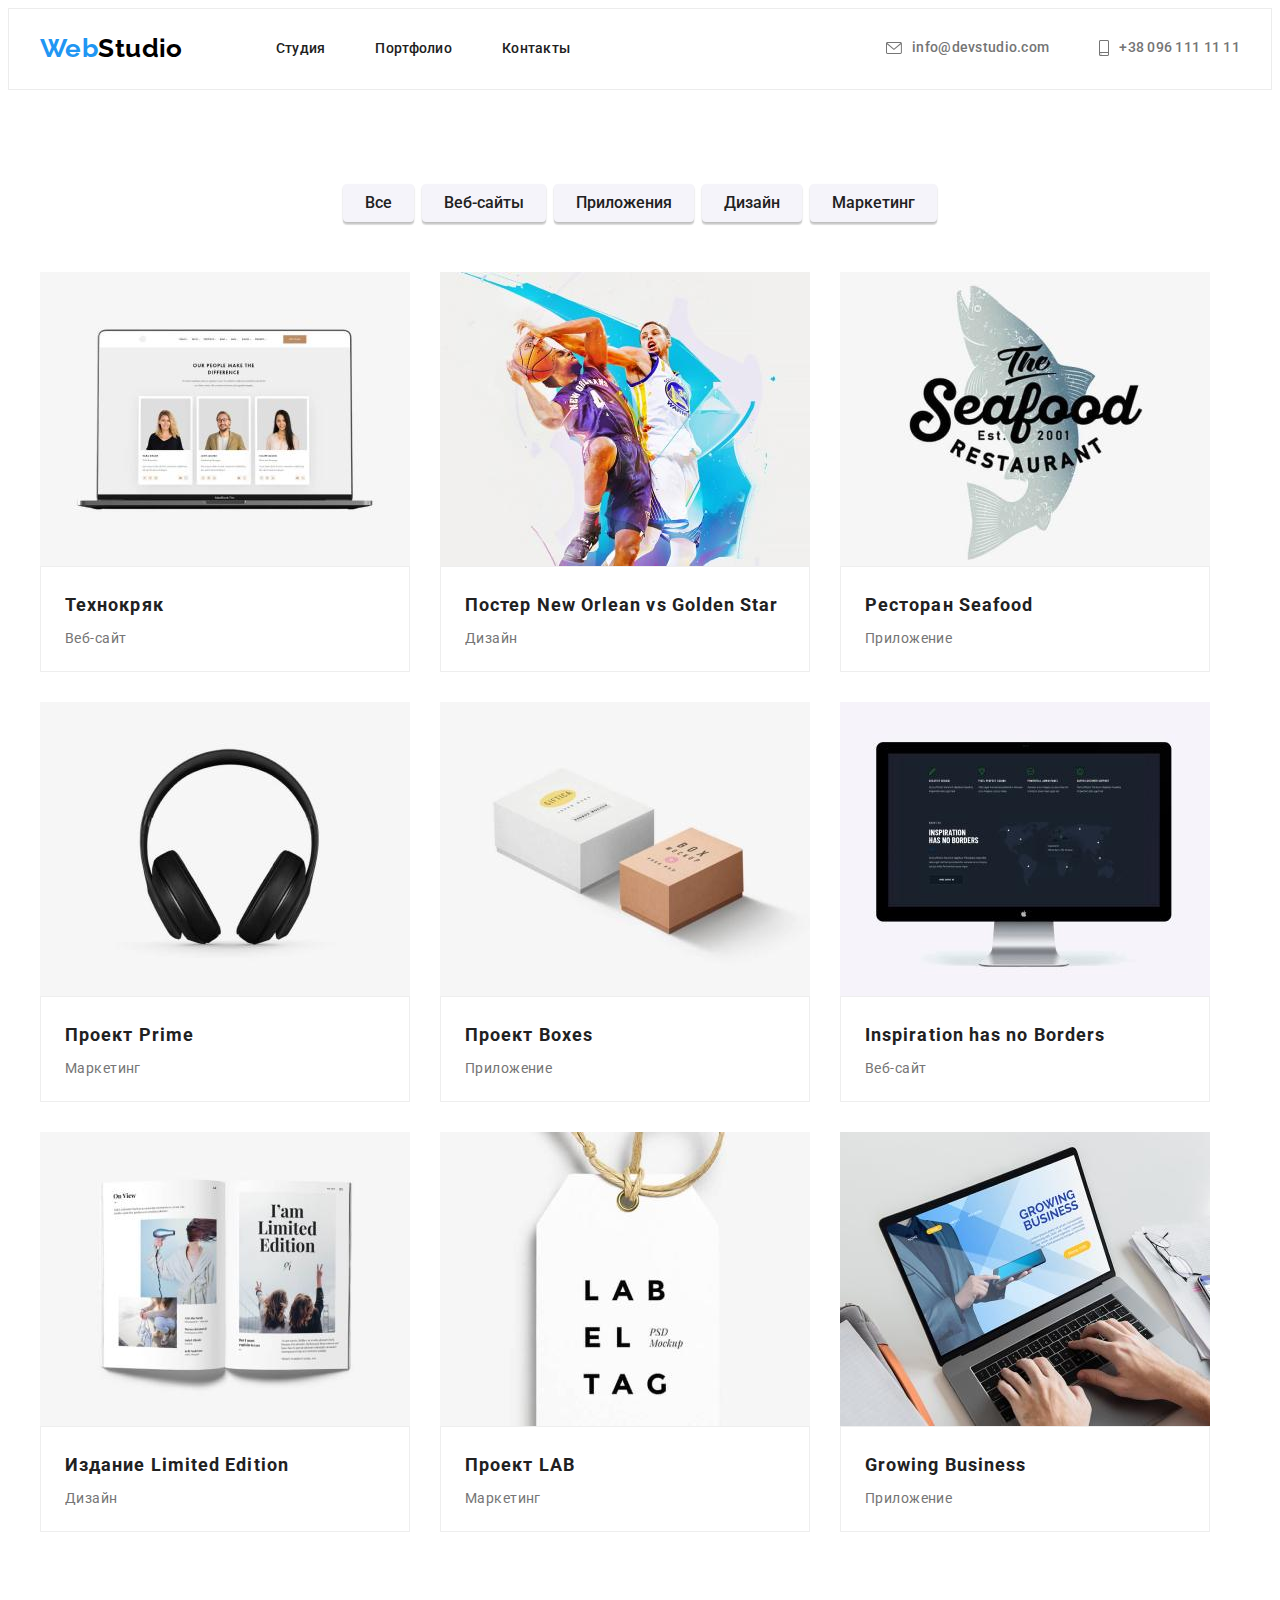
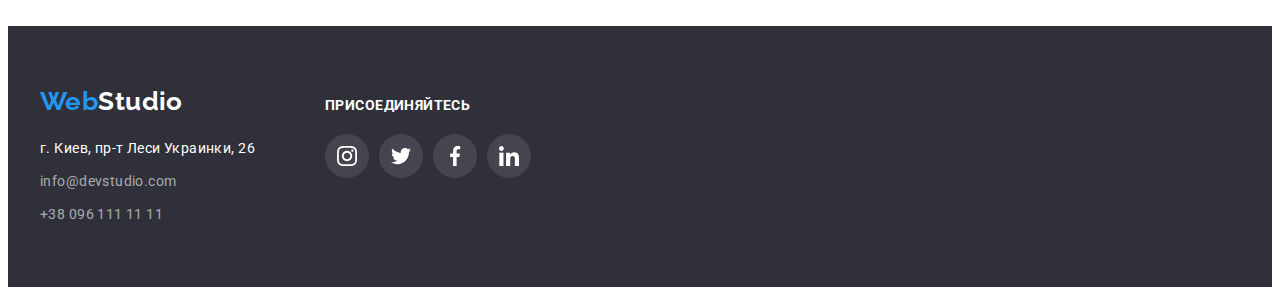
==== portfolio.html @ 2a299813 "Начальные файлы для ДЗ№5" ====
<!DOCTYPE html>
<html lang="en">
<head>
    <meta charset="UTF-8">
    <meta http-equiv="X-UA-Compatible" content="IE=edge">
    <meta name="viewport" content="width=device-width, initial-scale=1.0">
    <title>Portfolio</title>
    <link rel="preconnect" href="https://fonts.gstatic.com">
    <link 
        href="https://fonts.googleapis.com/css2?family=Raleway:wght@700&family=Roboto:wght@400;500;700;900&display=swap"
        rel="stylesheet">
    <link rel="stylesheet" href="https://cdnjs.cloudflare.com/ajax/libs/modern-normalize/1.0.0/modern-normalize.min.css"
        integrity="sha512-ISS7cAi1PEhQ8jnbJpJZMd29NlhNj4AWYyLOSp2CE/CsHxTCu+r+t0D2yoJudVrd0/8fTVPUVDzY5Tvli75u/g=="
        crossorigin="anonymous" />
        
    <link rel="stylesheet" href="./css/styles.css" />
</head>
<body> 
    
    <header class="header-content">
        <div class="container container-header">
            <nav class="container-header">
            
                <a href="" lang="en" class="logo"> <span class="logo-web">Web</span>Studio</a>
            
                <ul class="site-nav list container-header">
                    <li class="site-nav-items">
                        <a href="./index.html" class="link-site-nav">Студия</a>
                    </li>
                    <li class="site-nav-items">
                        <a href="" class="link-site-nav">Портфолио</a>
                    </li>
                    <li class="site-nav-items">
                        <a href="" class="link-site-nav">Контакты</a>
                    </li>
                </ul>
            </nav>
            <ul class="auth-nav list container-header">
                <li class="auth-nav-items">
                    <a href="mailto:info@devstudio.com" class="link-auth-nav">
                        <svg class="auth-nav-icon-envelope">
                            <use href="./images/icons.svg#envelope"></use>
                        </svg>
                        info@devstudio.com</a>
                </li>
                <li class="auth-nav-items">
                    <a href="tel:+380961111111" class="link-auth-nav">
                        <svg class="auth-nav-icon-smartphone">
                            <use href="./images/icons.svg#icon-smartphone"></use>
                        </svg>
                        +38 096 111 11 11</a>
                </li>
            </ul>
        </div>
    </header>
        <main>
        <!-- Список всех проектов -->
            <section class="section">
               
                <div class="container">
                    
                        <div class="container-button">
                            <h1 hidden> Список проектов </h1>
                            <ul class="list list-button">
                                <li class="list-projects-button">
                                    <button type="button" class="button-list"> Все </button>
                                </li>
                                <li class="list-projects-button">
                                    <button type="button" class="button-list"> Веб-сайты </button>
                                </li>
                                <li class="list-projects-button">
                                    <button type="button" class="button-list"> Приложения </button>
                                </li>
                                <li class="list-projects-button">
                                    <button type="button" class="button-list"> Дизайн </button>
                                </li>
                                <li class="list-projects-button">
                                    <button type="button" class="button-list"> Маркетинг </button>
                                </li>
                            
                            
                            </ul>
                        </div>
                    
                    <div class="container-projects">
                        <h2 hidden> Проекты </h2>
                        <ul class="list list-projects">
                            <li class="list-projects-icon">
                                <img src="./images/photo-portpholio1.jpg" alt="ноутбук с фотокартками сотрудников" width="370">
                                <div class="content-icon">
                                    <h3 class="title-project">Технокряк</h3>
                                    <p class="about-projects">Веб-сайт</p>
                                </div>
                        
                            </li>
                            <li class="list-projects-icon">
                                <img src="./images/photo-portpholio2.jpg" alt="два боскетболиста с мячом в прыжке" width="370">
                                <div class="content-icon">
                                    <h3 class="title-project">Постер New Orlean vs Golden Star</h3>
                                    <p class="about-projects">Дизайн</p>
                                </div>
                        
                            </li>
                            <li class="list-projects-icon">
                                <img src="./images/photo-portpholio3.jpg" alt="название ресторана на фоне одной большой рыбы" width="370">
                                <div class="content-icon">
                                    <h3 class="title-project">Ресторан Seafood</h3>
                                    <p class="about-projects">Приложение</p>
                                </div>
                        
                            </li>
                            <li class="list-projects-icon">
                                <img src="./images/photo-portpholio4.jpg" alt="большие наушники" width="370">
                                <div class="content-icon">
                                    <h3 class="title-project">Проект Prime</h3>
                                    <p class="about-projects">Маркетинг</p>
                                </div>
                        
                            </li>
                            <li class="list-projects-icon">
                                <img src="./images/photo-portpholio5.jpg" alt="две картонные коробки" width="370">
                               <div class="content-icon"> 
                                    <h3 class="title-project">Проект Boxes</h3>
                                    <p class="about-projects">Приложение</p>
                               </div>
                        
                            </li>
                            <li class="list-projects-icon">
                                <img src="./images/photo-portpholio6.jpg" alt="монитор компьютера" width="370">
                                <div class="content-icon">
                                    <h3 class="title-project">Inspiration has no Borders</h3>
                                    <p class="about-projects">Веб-сайт</p>
                                </div>
                        
                            </li>
                            <li class="list-projects-icon">
                                <img src="./images/photo-portpholio7.jpg" alt="открытая книга" width="370">
                                <div class="content-icon">
                                    <h3 class="title-project">Издание Limited Edition</h3>
                                    <p class="about-projects">Дизайн</p>
                                </div>
                        
                            </li>
                            <li class="list-projects-icon">
                                <img src="./images/photo-portpholio8.jpg" alt="этикетка с надписью" width="370">
                                <div class="content-icon">
                                    <h3 class="title-project">Проект LAB</h3>
                                    <p class="about-projects">Маркетинг</p>
                                </div>
                        
                            </li>
                            <li class="list-projects-icon">
                                <img src="./images/photo-portpholio9.jpg" alt="печатает на открытом ноутбуке" width="370">
                                <div class="content-icon">
                                    <h3 class="title-project">Growing Business</h3>
                                    <p class="about-projects">Приложение</p>
                                </div>
                        
                            </li>
                        
                        </ul>
                    </div>
                </div>
            </section>
        </main>
        <!-- Футер -->
        <footer class="footer-content">
            <div class="container container-footer" >
                <div class="logo-address">
                    <a href="" class="logo-footer"> <span class="logo-web">Web</span>Studio</a>
                    <address>
                        <ul class="list list-contact">
                            <li class="list-contact-item">
                                <a href="" class="address">г. Киев, пр-т Леси Украинки, 26 </a>
                            </li>
                            <li class="list-contact-item">
                                <a href="mailto:info@devstudio.com" class="contact">info@devstudio.com</a>
                            </li>
                            <li class="list-contact-item">
                                <a href="tel:+380961111111" class="contact">+38 096 111 11 11</a>
                            </li>
                        </ul>
                    </address>
                </div>
                
                <div class="footer-social-link">
                    <h3 class="title-social-link">ПРИСОЕДИНЯЙТЕСЬ</h3>
                    <ul class="footer-social-list list">
                        <li class="footer-social-list-iten">
                            <a href="" class="footer-social-list-link link">
                                <svg class="footer-social-list-icon">
                                    <use href="./images/icons.svg#icon-instagram-2"></use>
                                </svg>
                            </a>
                        </li>
                        <li class="footer-social-list-iten">
                            <a href="" class="footer-social-list-link link">
                                <svg class="footer-social-list-icon">
                                    <use href="./images/icons.svg#icon-twitter-1"></use>
                                </svg>
                            </a>
                        </li>
                        <li class="footer-social-list-iten">
                            <a href="" class="footer-social-list-link link">
                                <svg class="footer-social-list-icon">
                                    <use href="./images/icons.svg#icon-facebook-1"></use>
                                </svg>
                            </a>
                        </li>
                        <li class="footer-social-list-iten">
                            <a href="" class="footer-social-list-link link">
                                <svg class="footer-social-list-icon">
                                    <use href="./images/icons.svg#icon-linkedin-1"></use>
                                </svg>
                            </a>
                        </li>
                    </ul>
                
                </div>
            </div>
        </footer>
</body>
</html>
---- css/styles.css ----
/* основной цвет текста  #757575;*/
/* вторичный цвет текста color: #212121; */
/* цвет акцента color: #2196F3; */
/* основной фон #E5E5E5 */
/* Цвет фона в футере background: #2F303A; */
/* цвет текста в футере color: #FFFFFF */

:root {
    --main-text-color: #757575;
    --secondery-text-color: #212121;
    --accent-color: #2196F3;
    --main-background-color: #E5E5E5;
    --secondary-background-color: #2F303A;
    --footer-text-color: #FFFFFF;

}

h1,
h2,
h3,
h4,
h5,
h6,
p {
    margin-top: 0;
    margin-bottom: 0;
}

ul,
ol {
    margin-top: 0;
    margin-bottom: 0;
    padding-left: 0;
}

img {
    display: block;
    max-width: 100%;
}

.container {
    width: 1200px;
    padding-left: 15px;
    padding-right: 15px;
    margin: 0 auto;
}

.section {
    padding-top: 94px;
    padding-bottom: 94px;
}


body {
    /* background: var(--main-background-color); */
    
    font-family: roboto, sans-serif;
    font-style: normal;
    font-weight: 400;
    font-size: 14px;
    line-height: 1.71;
    letter-spacing: 0.03em;
    color: var(--main-text-color);
}

.header-content {
    border: 1px solid #ECECEC;
    background-color: #FFFFFF;
    padding-top: 24px;
    padding-bottom: 25px;
}

/* Хеддер */

.logo {
    font-family: Raleway;
    font-style: normal;
    font-weight: 700;
    font-size: 26px;
    line-height: 1.19;
    color: #000000;
    text-decoration: none;
    margin-right: 93px;
    
}

.list {
    list-style: none;
}



.logo-web {
    color: #2196F3;
}

.link-site-nav {
    font-family: Roboto;
    font-style: normal;
    font-weight: 500;
    font-size: 14px;
    line-height: 1.14;
    letter-spacing: 0.02em;
    color: var(--secondery-text-color);
    text-decoration: none;
  
}

.link-site-nav:hover, 
.link-site-nav:focus {
    color: var(--accent-color);
}
.link-auth-nav {
    font-family: Roboto;
    font-style: normal;
    font-weight: 500;
    font-size: 14px;
    line-height: 1.14;
    letter-spacing: 0.02em;
    color: var(--main-text-color);
    text-decoration: none;
}

.link-auth-nav:hover, 
.link-auth-nav:focus {
    color: var(--accent-color);
}



.container-header {
    display: flex;
    justify-content: space-between;
    align-items: center;
}

.site-nav-items:not(:last-child) {
    margin-right: 50px;
}

.auth-nav-items:not(:last-child) {
    margin-right: 50px;
}

.link-auth-nav {
    display: flex;
    align-items: center;
}

.auth-nav-icon-envelope {
    height: 12px;
    width: 16px;
    fill: currentColor;
    margin-right: 10px;
}

.auth-nav-items:hover .auth-nav-icon-envelope,
.auth-nav-items:focus .auth-nav-icon-envelope {
    fill: currentColor;
}

.auth-nav-icon-smartphone {
    height: 16px;
    width: 10px;
    fill: currentColor;
    margin-right: 10px;
   
}

.auth-nav-items:hover .auth-nav-icon-smartphone,
.auth-nav-items:focus .auth-nav-icon-smartphone {
    fill: currentColor;
    
}

/* Тема сайта */

.title {
    font-family: Roboto;
    font-weight: 900;
    font-style: normal;
    font-size: 44px;
    line-height: 1.36;
    text-align: center;
    letter-spacing: 0.06em;
    text-transform: uppercase;
    color: #FFFFFF;

   
    
}

.title-button {
    cursor: pointer;
    
    font-family: Roboto;
    font-style: normal;
    font-weight: 700;
    font-size: 16px;
    line-height: 1.88;
    display: flex;
    align-items: center;
    text-align: center;
    letter-spacing: 0.06em;
    color: #FFFFFF;
    background-color: #2196F3;

    margin-top: 30px;
   
    min-width: auto;
    box-shadow: 0px 4px 4px rgba(0, 0, 0, 0.15);
    border-radius: 4px;
    
    width: 200px;
    height: 50px;

    justify-content: center;
    border:none;
      
}

.container-title {
    display: flex;
    flex-direction: column;
    align-items: center;
    
}

.main-section {
  padding-bottom: 200px;
  padding-top: 200px;
  background-image: linear-gradient(
    rgba(47, 48, 58, 0.4), 
    rgba(47, 48, 58, 0.4)
    ),
     url(../images/main-background-image.jpg);
  background-size: cover;
    
  
}
    

/* Преимущества студии */

.title-second-section {
    
    font-family: Roboto;
    font-style: normal;
    font-weight: 700;
    font-size: 14px;
    line-height: 1.14;
    text-transform: uppercase;
    color: var(--secondery-text-color);
}

.list-advantages-icon {
    display: flex;
    justify-content: space-between;

}

.list-advantages-iten {
    display: flex;
    width: 270px;
    height: 120px;
    justify-content: center;
    align-items: center;
    background: #F5F4FA;
    border-radius: 4px;
}

.list-advantages-iten-icon {
    height: 70px;
    width: 70px;
    
   
}

.advantages {
    display: flex;
    flex-wrap: nowrap;
   
}

.list-advantages:not(:last-child) {
    margin-right: 30px;
}

.list-advantages {
    margin-top: 30px;
}

.about-advantages {
    margin-top: 10px;
}

.section-advanages {
    padding-bottom: 0px;
}
/* Чем мы занимаемся и Наша команда */

.title-third-section {
    
    font-family: Roboto;
    font-style: normal;
    font-weight: 700;
    font-size: 36px;
    line-height: 1.17;
    text-align: center;
    color: var(--secondery-text-color);

    margin-bottom: 50px;
   }

.container-example {
    display: flex;
    flex-direction: column;
}   

.list-example {
    display: flex;
    flex-wrap: wrap;
    margin-top: -50px;
    margin-left: -30px;
} 

.list-example > .list-example-icon {
    flex-basis:calc(90 / 3 - 30px);
    margin-top: 50px;
    margin-left: 30px;
}

 /* Фото команды */
 
 .link {
    text-decoration: none;
}

.social-list-icon {
    width: 20px;
    height: 20px;
    fill: #AFB1B8;
    
}

.social-list {
    display: flex;
    justify-content: space-between;
    margin-top: 16px;
    
}

.social-list-link {
    display: flex;
    justify-content: center;
    align-items: center;    
    width: 44px;
    height: 44px;
    border-radius: 50%;
    background-color: transparent;
}

.social-list-link:hover,
.social-list-link:focus {
    background-color: var(--accent-color);
}

.social-list-link:hover .social-list-icon ,
.social-list-link:focus .social-list-icon{

    fill: #FFFFFF;
}



.title-photo {
    font-family: Roboto;
    font-style: normal;
    font-weight: 500;
    font-size: 16px;
    line-height: 1.19;
    text-align: center;
    color: var(--secondery-text-color);
    
  }

  .profession {
      text-align: center;
      margin-top: 10px;
     
  }

  .section-team {
      background-color: #F5F4FA;
      
  }

  .list-team {
      display: flex;
      flex-wrap: wrap;
      margin-left: -30px;
      margin-top: -50px;
  }

  .list-team > .list-team-info {
      flex-basis: calc(120 / 4 -30px);
      margin-left: 30px;
      margin-top: 50px;

  }

  .list-team-info {
      box-shadow: 0px 1px 3px rgba(0, 0, 0, 0.12), 0px 1px 1px rgba(0, 0, 0, 0.14), 0px 2px 1px rgba(0, 0, 0, 0.2);
      border-radius: 0px 0px 4px 4px;
      background: #FFFFFF;
  }

  .information-about-team {
      padding-top: 30px;
      padding-bottom: 30px;
      padding-left: 32px;
      padding-right: 32px;
  }

  /* Постоянные клиенты */

.title-four-section {
    font-family: Roboto;
    font-style: normal;
    font-weight: 700;
    font-size: 36px;
    line-height: 1.17;
    text-align: center;
    letter-spacing: 0.03em;

    color: #212121;
}
  
  
.list-client {
      display: flex;
      justify-content: space-between;
      margin-top: 50px;

}

.list-client-iten-link {
      display: flex;
      justify-content: center;
      align-items: center;
      height: 92px;
      width: 170px;
      background-color: #FFFFFF;
      box-sizing: border-box;
      border-radius: 4px;
      border: 1px solid #AFB1B8
}

.list-client-iten-icon {
    width: 106;
    fill: #AFB1B8;
}

.list-client-iten-link:hover,
.list-client-iten-link:focus {
    cursor: pointer;
    border: 1px solid #2196F3;  
}

.list-client-iten-link:hover .list-client-iten-icon,
.list-client-iten-link:focus .list-client-iten-icon {
    fill: var(--accent-color);
}
 
  
  /* Футер */

.logo-footer {
    font-family: Raleway;
    font-style: normal;
    font-weight: 700;
    font-size: 26px;
    line-height: 1.19;
    color: var(--footer-text-color);
    text-decoration: none;
   
}

.address,
.contact {
    color: var(--footer-text-color);
    text-decoration: none;
    font-style: normal;
}

.contact {
    
    color: rgba(255, 255, 255, 0.6);
}

.footer-content {
    display: flex;
    background-color: var(--secondary-background-color);
    padding-top: 60px;
    padding-bottom: 60px;
}

.container-footer {
    display: flex;
    justify-content: start;
    align-items: baseline;
}

.logo-address {
    display: flex;
    flex-direction: column;
    justify-content: start;
    margin-right: 70px;
}

.list-contact {
    margin-top: 20px;
}

.list-contact-item:not(:first-child) {
    margin-top: 9px;
}

.title-social-link {
    font-family: Roboto;
    font-style: normal;
    font-weight: 700;
    font-size: 14px;
    line-height: 1.14;
    letter-spacing: 0.03em;
    text-transform: uppercase;

    color: #FFFFFF;
}

.footer-social-list {
    display: flex;
    justify-content: space-between;
    width: 206px;
    margin-top: 20px;
    

}

.footer-social-list-link {
    display: flex;
    justify-content: center;
    align-items: center;
    height: 44px;
    width: 44px;
    border-radius: 50%;

}

.footer-social-list-icon {
    height: 20px;
    width: 20px;
}

.footer-social-list-link,
.footer-social-list-link {
   background: rgba(255, 255, 255, 0.1);
}

.footer-social-list-icon {
    fill: #FFFFFF;
}
.footer-social-list-link:hover,
.footer-social-list-link:focus {
    background-color: var(--accent-color);
}

/*  Список фильтр кнопок в партфолио */

.button-list {
    cursor: pointer;

    font-family: Roboto;
    font-style: normal;
    font-weight: 500;
    font-size: 16px;
    line-height: 1.63;
    text-align: center;
    color: var(--secondery-text-color);

    background: #F5F4FA;
    border-radius: 4px;

    padding: 6px 22px;

    box-shadow: 0px 3px 1px rgba(0, 0, 0, 0.1), 0px 1px 2px rgba(0, 0, 0, 0.08), 0px 2px 2px rgba(0, 0, 0, 0.12);
    border: none;
}


.button-list:hover,
.button-list:focus {
    color: #FFFFFF;
    background: var(--accent-color);
}

.list-button {
    display: flex;
    justify-content: center;
    margin-bottom: 50px;
}

.list-projects-button:not(:last-child) {
    margin-right: 8px;
}

.container-button {
    justify-content: center;
}

/* Проекты партфолио */

.title-project {
    
    font-family: Roboto;
    font-style: normal;
    font-weight: 700;
    font-size: 18px;
    line-height: 2.0;
    letter-spacing: 0.06em;
    color: var(--secondery-text-color);
    
}

.list-projects {
    display: flex;
    flex-wrap: wrap;
    margin-left: -30px;
    margin-top: -30px;
   
}
.list-projects > .list-projects-icon {

    flex-basis: calc(90 / 3 - 30px);
    margin-left: 30px;
    margin-top: 30px;
}

.content-icon {
    padding: 20px 24px;
    border: 1px solid #EEEEEE; 
}

.about-projects {
    margin-top: 4px;
}

.list-projects-icon:hover,
.list-projects-icon:focus {
    cursor: pointer;
    box-shadow: 0px 1px 1px rgba(0, 0, 0, 0.12), 0px 4px 4px rgba(0, 0, 0, 0.06), 1px 4px 6px rgba(0, 0, 0, 0.16);
}
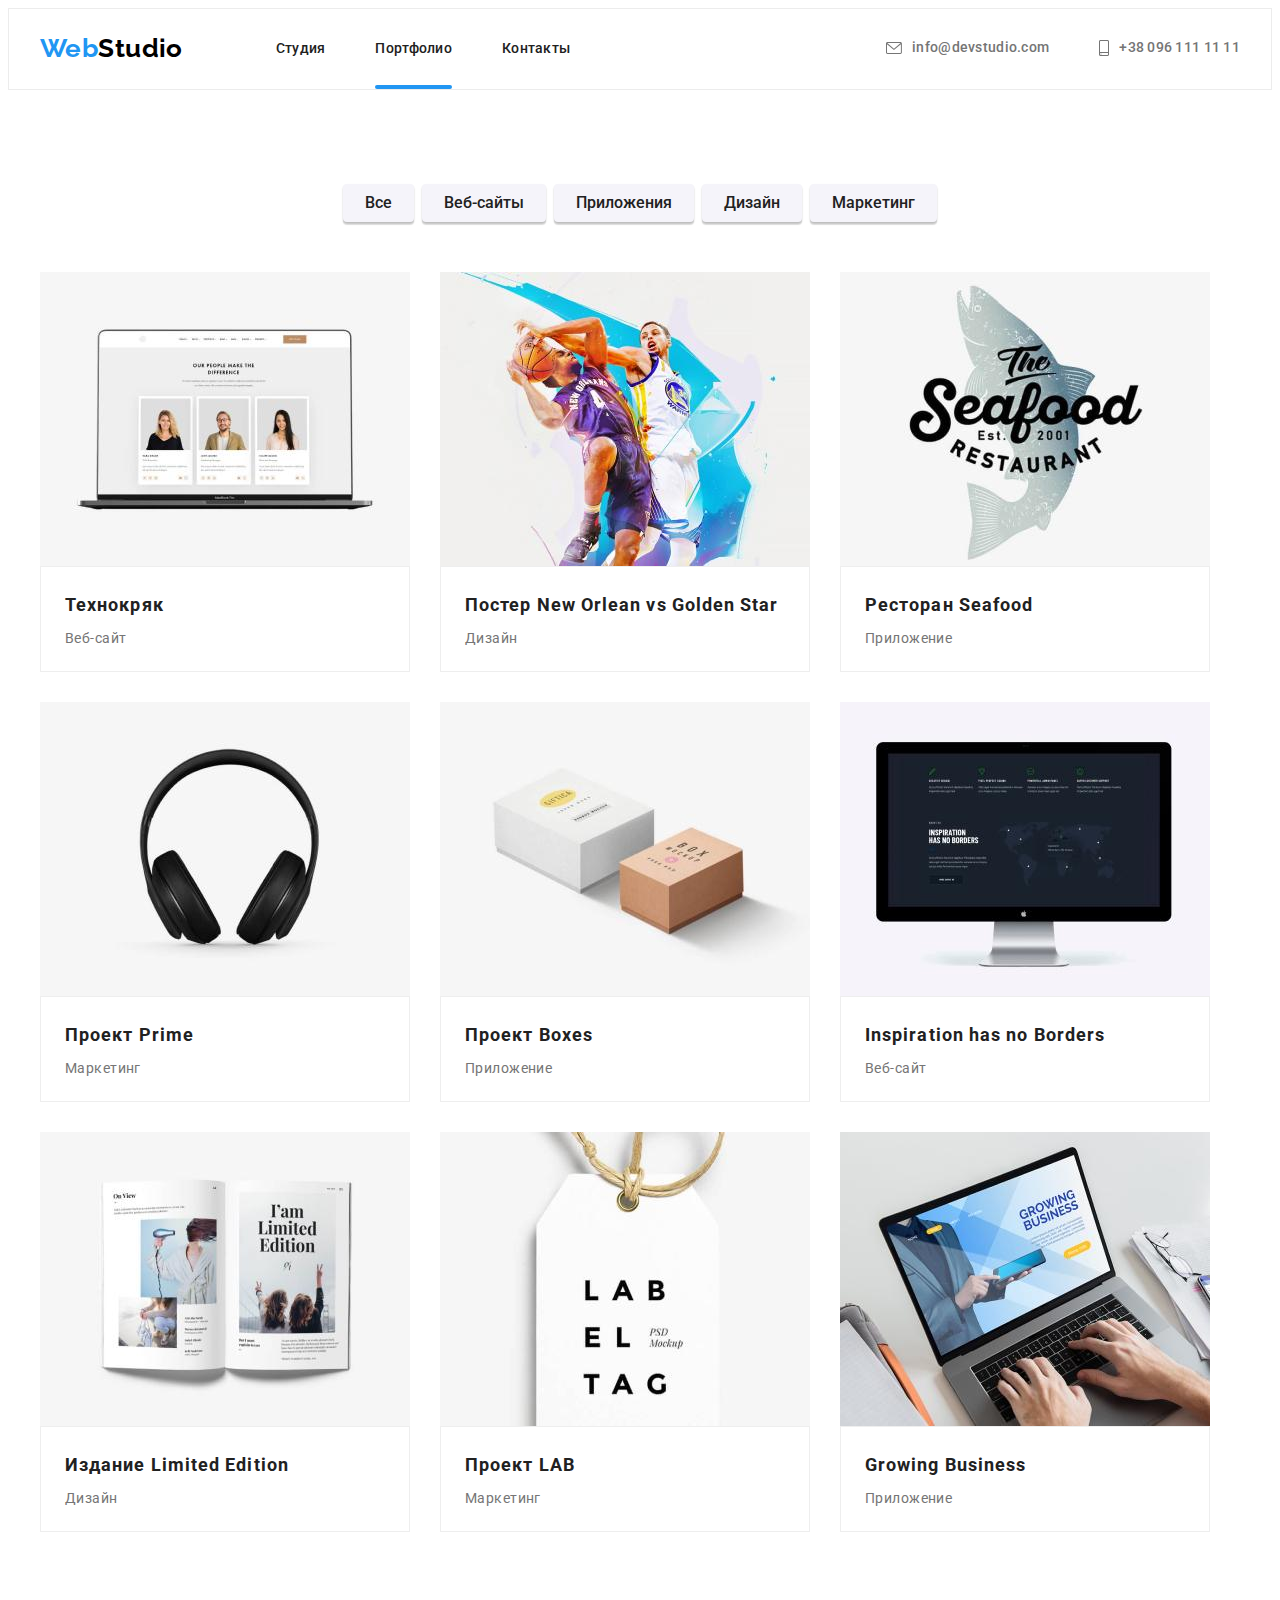
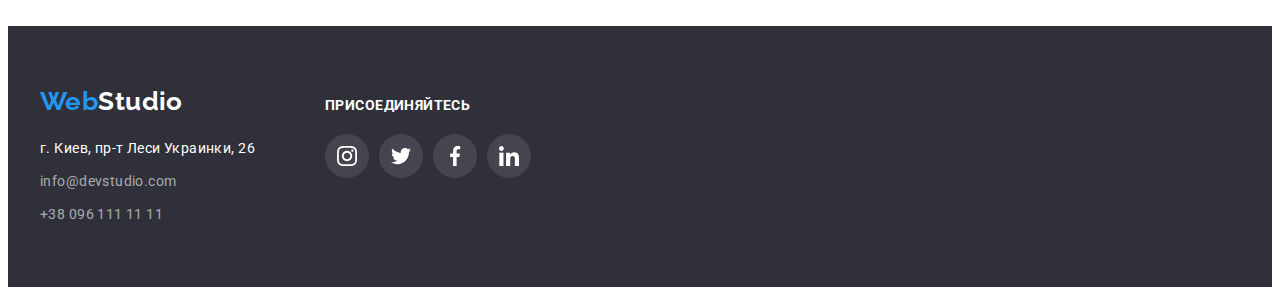
==== commit e4c95c2b: "Надписи в секции чем мы занимаемся и афтер в хедере" ====
--- a/portfolio.html
+++ b/portfolio.html
@@ -28,7 +28,7 @@
                         <a href="./index.html" class="link-site-nav">Студия</a>
                     </li>
                     <li class="site-nav-items">
-                        <a href="" class="link-site-nav">Портфолио</a>
+                        <a href="" class="link-site-nav link-studio">Портфолио</a>
                     </li>
                     <li class="site-nav-items">
                         <a href="" class="link-site-nav">Контакты</a>
--- a/css/styles.css
+++ b/css/styles.css
@@ -50,6 +50,13 @@
     padding-bottom: 94px;
 }
 
+:hover, 
+:focus {
+    transition: background-color 250ms cubic-bezier(0.4, 0, 0.2, 1),
+    color 250ms cubic-bezier(0.4, 0, 0.2, 1),
+    box-shadow 250ms cubic-bezier(0.4, 0, 0.2, 1)
+    
+}
 
 body {
     /* background: var(--main-background-color); */
@@ -110,6 +117,26 @@
 .link-site-nav:focus {
     color: var(--accent-color);
 }
+
+.link-studio {
+    position: relative;
+}
+
+.link-studio::after {
+    content: "";
+    display: block;
+
+    position: absolute;
+    left: 0;
+    bottom: -33px;
+       
+    width: 100%;
+    height: 4px;
+    background: #2196F3;
+    border-radius: 2px;
+
+}
+
 .link-auth-nav {
     font-family: Roboto;
     font-style: normal;
@@ -136,6 +163,7 @@
 
 .site-nav-items:not(:last-child) {
     margin-right: 50px;
+    
 }
 
 .auth-nav-items:not(:last-child) {
@@ -328,6 +356,35 @@
     flex-basis:calc(90 / 3 - 30px);
     margin-top: 50px;
     margin-left: 30px;
+}
+
+.list-example-icon {
+    position: relative;
+}
+
+.photo-title-box {
+    position: absolute;
+    left: 0;
+    bottom: 0;
+
+}
+
+.title-box {
+    font-family: Roboto;
+    font-weight: 700;
+    font-size: 14px;
+    line-height: 1.14;
+    text-align: center;
+    letter-spacing: 0.03em;
+    text-transform: uppercase;
+    padding: 27px 82px;
+ 
+    color: #FFFFFF;    
+
+    background-image:url(../images/bg.png);
+    
+    width: 370px;
+    height: 70px;
 }
 
  /* Фото команды */
